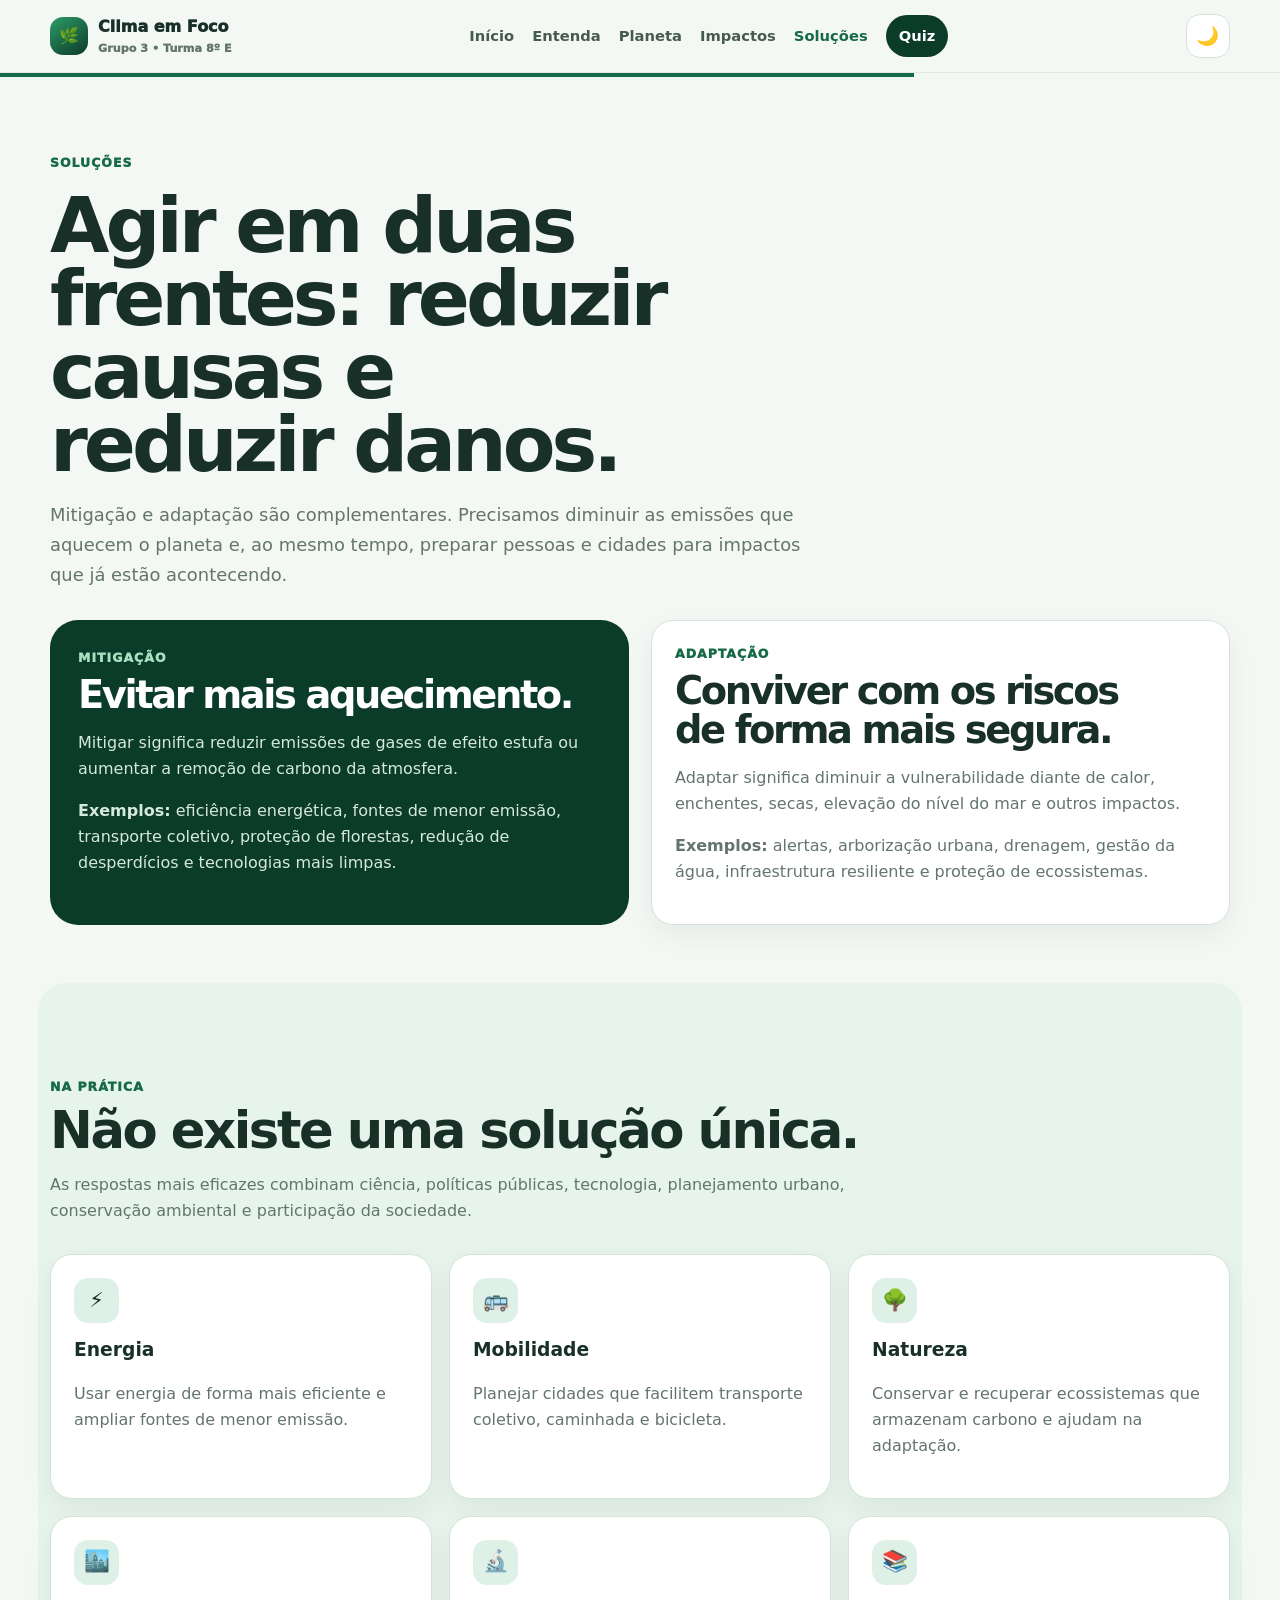
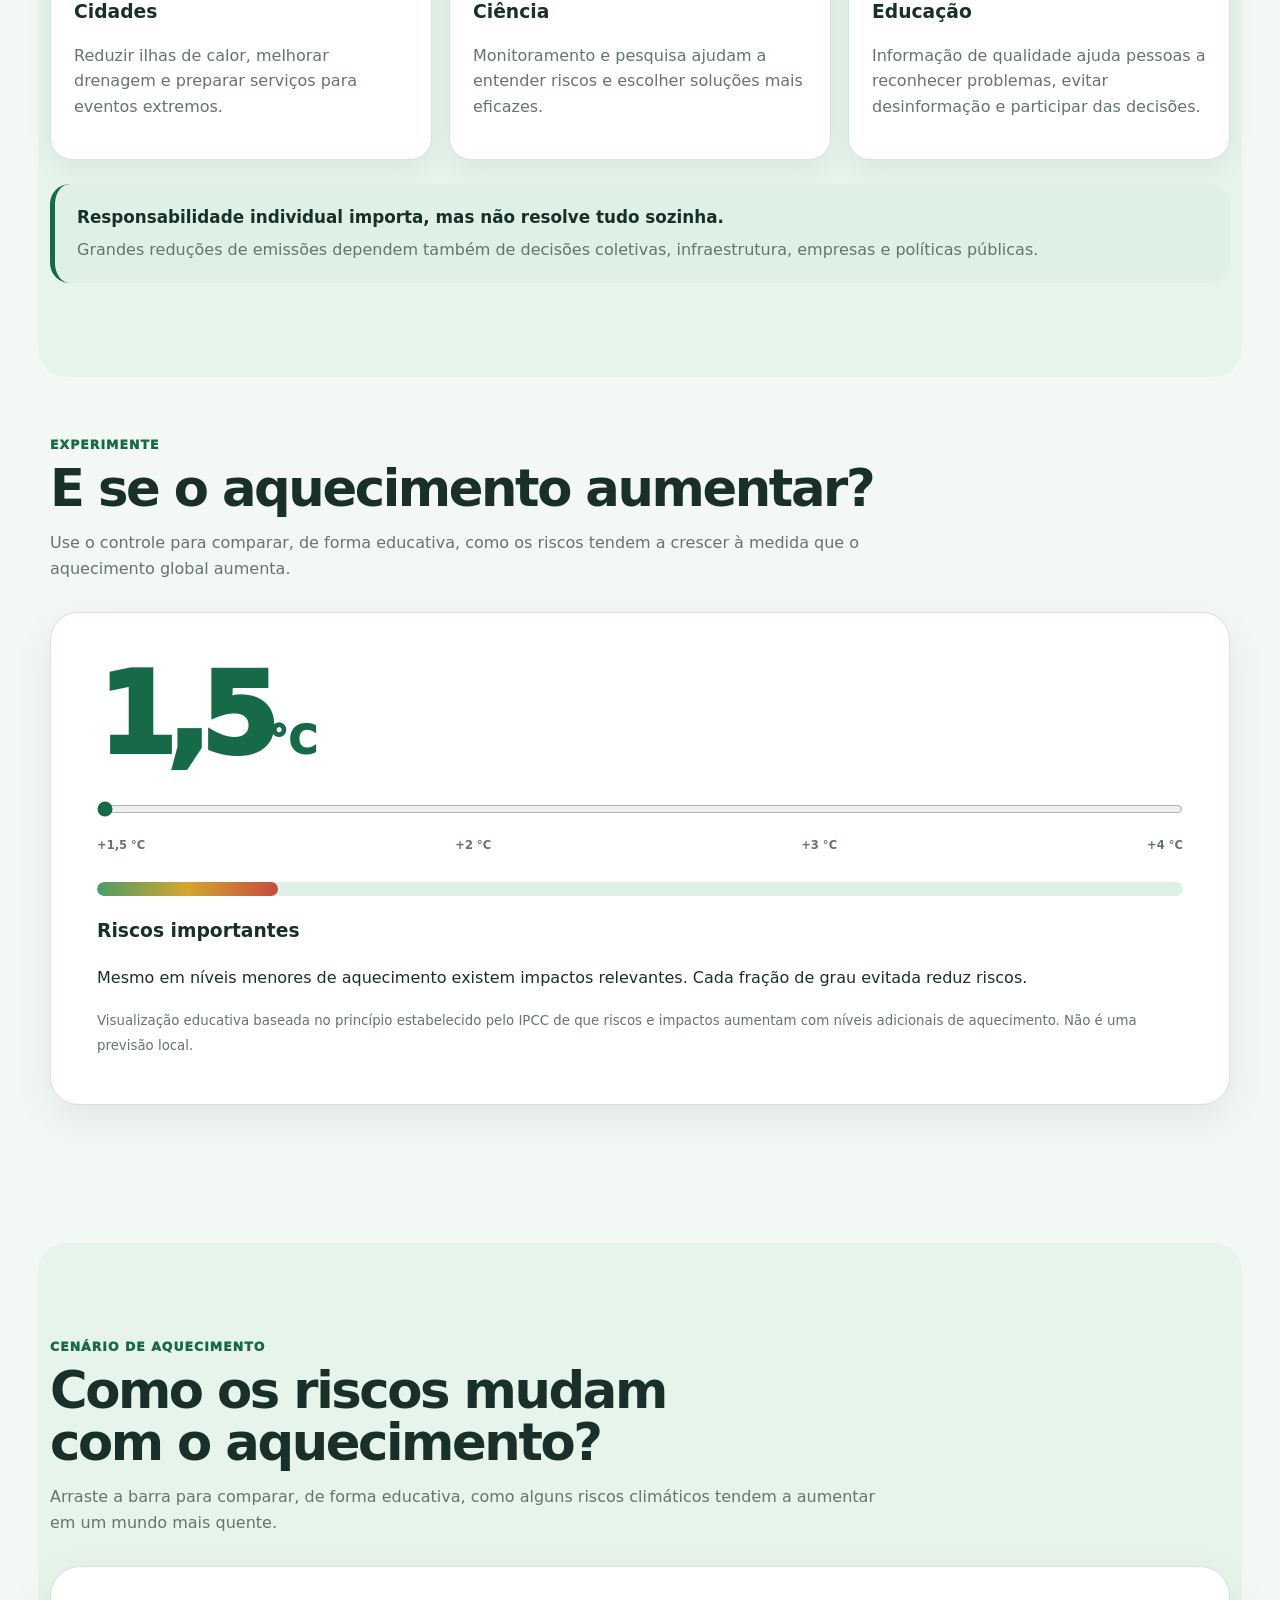
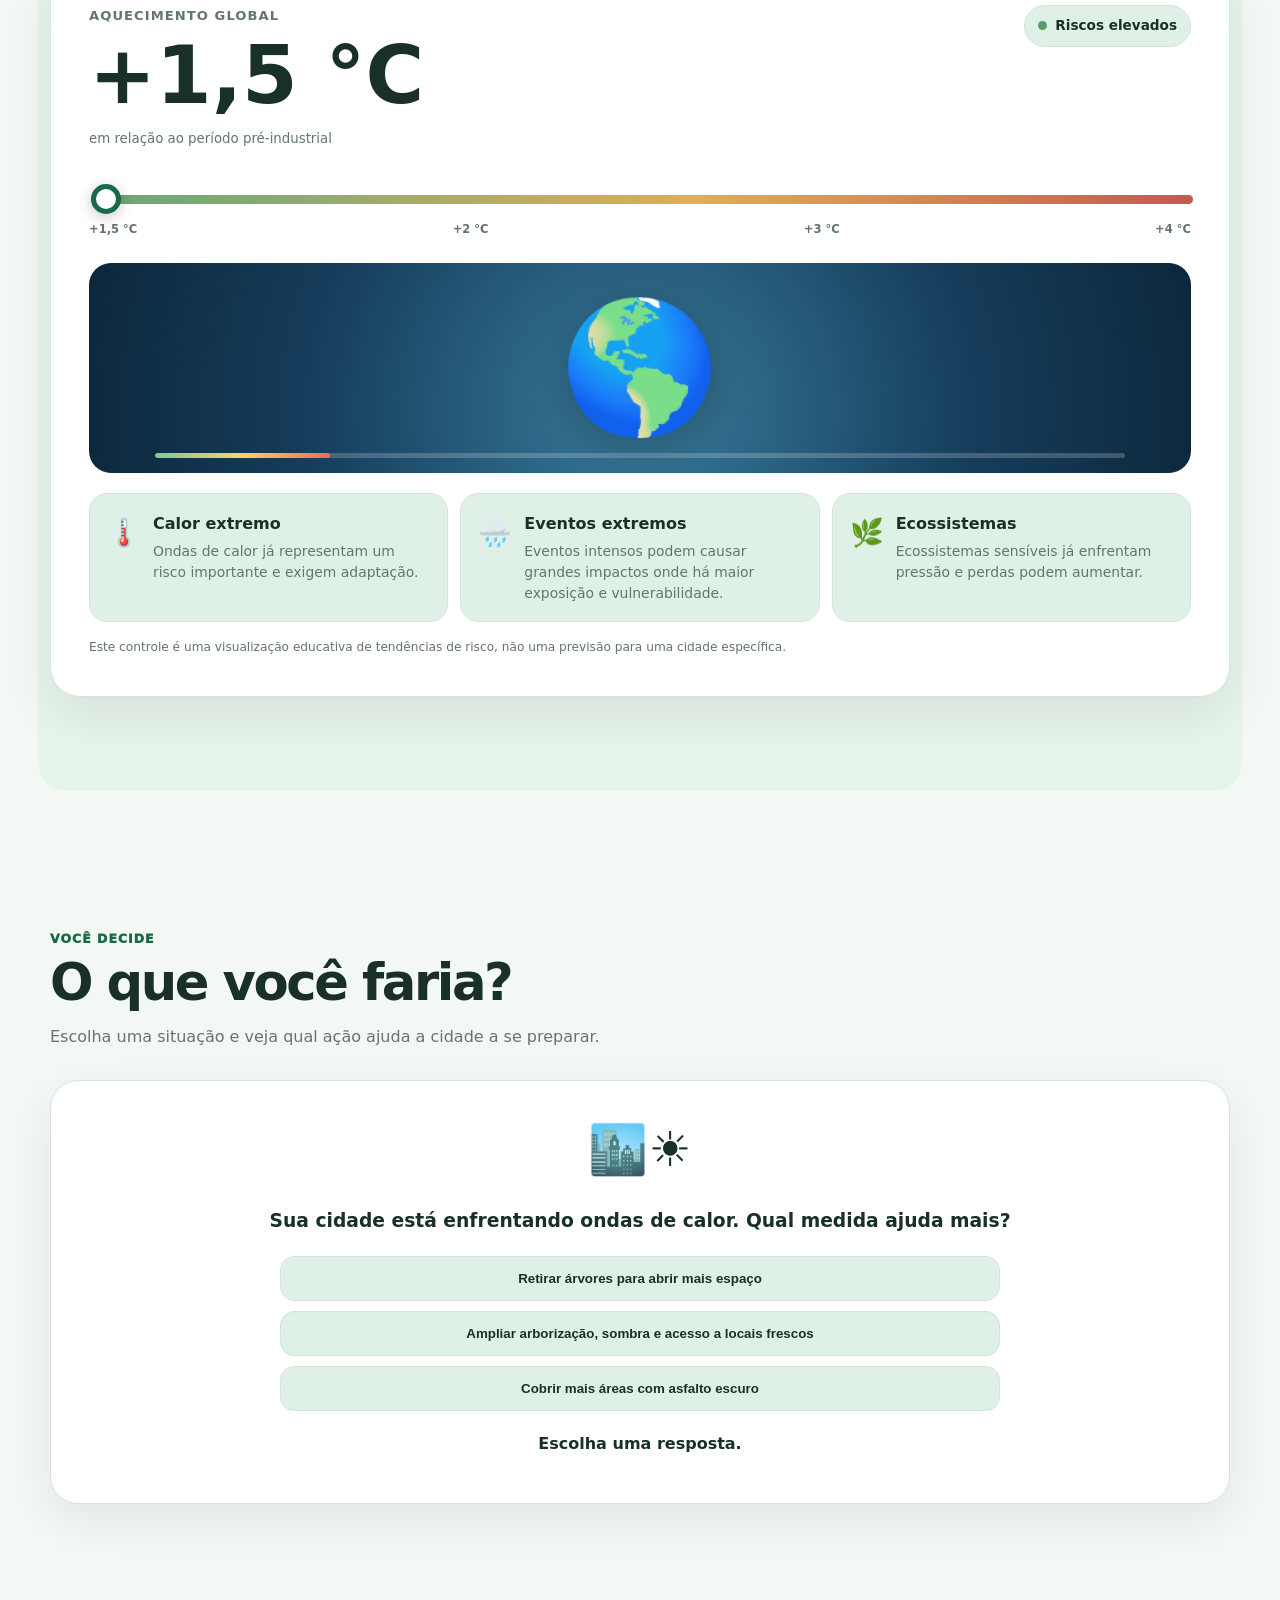
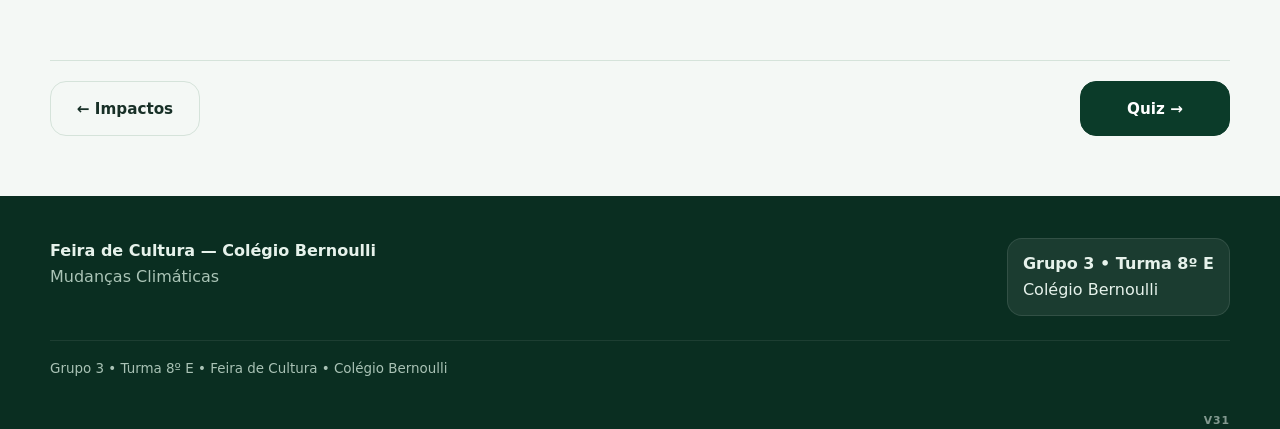
==== solucoes.html @ 2d5a1118 "Add files via upload" ====
<!doctype html>
<html lang="pt-BR">
<head>

<script>
(function () {
  try {
    if ("serviceWorker" in navigator) {
      navigator.serviceWorker.getRegistrations().then(function(regs){
        regs.forEach(function(reg){ reg.unregister(); });
      });
    }
    if ("caches" in window) {
      caches.keys().then(function(keys){
        keys.forEach(function(key){ caches.delete(key); });
      });
    }
  } catch(e) {}
})();
</script>

<meta charset="utf-8">
<meta name="viewport" content="width=device-width,initial-scale=1">
<meta name="theme-color" content="#0b3b29">
<title>Soluções | Clima em Foco</title>
<link rel="stylesheet" href="style.css?v=31">
</head>
<body>
<header>
<div class="nav">
  <a class="brand" href="index.html"><span class="logo">🌿</span><span>Clima em Foco<small>Grupo 3 • Turma 8º E</small></span></a>
  <nav class="links"><a class="" href="index.html">Início</a><a class="" href="entenda.html">Entenda</a><a class="" href="planeta.html">Planeta</a><a class="" href="impactos.html">Impactos</a><a class="active" href="solucoes.html">Soluções</a><a class="cta" href="quiz.html">Quiz</a></nav>
  <button class="theme-toggle" type="button" aria-label="Alternar tema">🌙</button>
</div>
</header><div class="progress-shell" aria-hidden="true"><span style="width:71.4%"></span></div>

<main>
<section class="wrap">
  <div class="head">
    <div class="kicker">Soluções</div>
    <h1 style="font-size:clamp(3rem,6vw,5.2rem)">Agir em duas frentes: reduzir causas e reduzir danos.</h1>
    <p class="lead">Mitigação e adaptação são complementares. Precisamos diminuir as emissões que aquecem o planeta e, ao mesmo tempo, preparar pessoas e cidades para impactos que já estão acontecendo.</p>
  </div>

  <div class="feature">
    <div class="dark reveal">
      <div class="kicker" style="color:#a8e1c1">Mitigação</div>
      <h2 style="font-size:2.4rem">Evitar mais aquecimento.</h2>
      <p>Mitigar significa reduzir emissões de gases de efeito estufa ou aumentar a remoção de carbono da atmosfera.</p>
      <p><b>Exemplos:</b> eficiência energética, fontes de menor emissão, transporte coletivo, proteção de florestas, redução de desperdícios e tecnologias mais limpas.</p>
    </div>
    <div class="card reveal">
      <div class="kicker">Adaptação</div>
      <h2 style="font-size:2.4rem">Conviver com os riscos de forma mais segura.</h2>
      <p>Adaptar significa diminuir a vulnerabilidade diante de calor, enchentes, secas, elevação do nível do mar e outros impactos.</p>
      <p><b>Exemplos:</b> alertas, arborização urbana, drenagem, gestão da água, infraestrutura resiliente e proteção de ecossistemas.</p>
    </div>
  </div>
</section>

<section class="wrap">
  <div class="head"><div class="kicker">Na prática</div><h2>Não existe uma solução única.</h2><p>As respostas mais eficazes combinam ciência, políticas públicas, tecnologia, planejamento urbano, conservação ambiental e participação da sociedade.</p></div>
  <div class="cards">
    <div class="card reveal"><div class="icon">⚡</div><h3>Energia</h3><p>Usar energia de forma mais eficiente e ampliar fontes de menor emissão.</p></div>
    <div class="card reveal"><div class="icon">🚌</div><h3>Mobilidade</h3><p>Planejar cidades que facilitem transporte coletivo, caminhada e bicicleta.</p></div>
    <div class="card reveal"><div class="icon">🌳</div><h3>Natureza</h3><p>Conservar e recuperar ecossistemas que armazenam carbono e ajudam na adaptação.</p></div>
    <div class="card reveal"><div class="icon">🏙️</div><h3>Cidades</h3><p>Reduzir ilhas de calor, melhorar drenagem e preparar serviços para eventos extremos.</p></div>
    <div class="card reveal"><div class="icon">🔬</div><h3>Ciência</h3><p>Monitoramento e pesquisa ajudam a entender riscos e escolher soluções mais eficazes.</p></div>
    <div class="card reveal"><div class="icon">📚</div><h3>Educação</h3><p>Informação de qualidade ajuda pessoas a reconhecer problemas, evitar desinformação e participar das decisões.</p></div>
  </div>

  <div class="key-message reveal">
    <b>Responsabilidade individual importa, mas não resolve tudo sozinha.</b>
    <p>Grandes reduções de emissões dependem também de decisões coletivas, infraestrutura, empresas e políticas públicas.</p>
  </div>
</section>

<section class="wrap">
  <div class="head reveal">
    <div class="kicker">Experimente</div>
    <h2>E se o aquecimento aumentar?</h2>
    <p>Use o controle para comparar, de forma educativa, como os riscos tendem a crescer à medida que o aquecimento global aumenta.</p>
  </div>
  <div class="warming-lab reveal">
    <div class="warming-value"><span id="warmValue">1,5</span><small>°C</small></div>
    <input id="warmRange" type="range" min="15" max="40" value="15" step="5" aria-label="Nível de aquecimento global">
    <div class="warming-scale"><span>+1,5 °C</span><span>+2 °C</span><span>+3 °C</span><span>+4 °C</span></div>
    <div class="risk-meter"><span id="riskBar"></span></div>
    <h3 id="riskTitle">Riscos importantes</h3>
    <p id="riskText">Mesmo em níveis menores de aquecimento existem impactos relevantes. Cada fração de grau evitada reduz riscos.</p>
    <small class="muted">Visualização educativa baseada no princípio estabelecido pelo IPCC de que riscos e impactos aumentam com níveis adicionais de aquecimento. Não é uma previsão local.</small>
  </div>
</section>
<script>
(() => {
 const r=document.getElementById("warmRange"),v=document.getElementById("warmValue"),
       b=document.getElementById("riskBar"),title=document.getElementById("riskTitle"),text=document.getElementById("riskText");
 const levels={
  15:["1,5","Riscos importantes","Mesmo em níveis menores de aquecimento existem impactos relevantes. Cada fração de grau evitada reduz riscos."],
  20:["2,0","Riscos maiores","Ondas de calor e outros extremos tendem a se tornar mais intensos ou frequentes, aumentando a necessidade de mitigação e adaptação."],
  25:["2,5","Riscos elevados","Mais aquecimento amplia a exposição de pessoas e ecossistemas e torna alguns impactos mais difíceis de administrar."],
  30:["3,0","Riscos muito elevados","Os riscos climáticos crescem em várias regiões e sistemas naturais, com maiores desafios de adaptação."],
  35:["3,5","Riscos severos","Aumentam as chances de impactos graves e perdas, especialmente onde há alta vulnerabilidade."],
  40:["4,0","Riscos extremos","Um mundo muito mais quente traz riscos amplos e profundos. Limitar o aquecimento reduz esses perigos."]
 };
 function update(){
   const x=levels[r.value];v.textContent=x[0];title.textContent=x[1];text.textContent=x[2];
   b.style.width=((r.value-10)/30*100)+"%";
 }
 r.oninput=update;update();
})();
</script>



<section class="wrap v31-climate-section">
  <div class="head reveal">
    <div class="kicker">Cenário de aquecimento</div>
    <h2>Como os riscos mudam com o aquecimento?</h2>
    <p>Arraste a barra para comparar, de forma educativa, como alguns riscos climáticos tendem a aumentar em um mundo mais quente.</p>
  </div>

  <div class="warming-explorer reveal">
    <div class="warming-top">
      <div>
        <span class="warming-label">Aquecimento global</span>
        <strong id="warmingValue">+1,5 °C</strong>
        <small>em relação ao período pré-industrial</small>
      </div>
      <div class="warming-risk" id="warmingRisk"><i></i><span>Riscos elevados</span></div>
    </div>

    <div class="warming-slider-wrap">
      <input id="warmingRangeV31" type="range" min="15" max="40" value="15" step="1" aria-label="Nível de aquecimento global">
      <div class="warming-scale"><span>+1,5 °C</span><span>+2 °C</span><span>+3 °C</span><span>+4 °C</span></div>
    </div>

    <div class="warming-visual" id="warmingVisual">
      <div class="warming-glow"></div>
      <div class="warming-icon">🌎</div>
      <div class="warming-meter"><span id="warmingMeter"></span></div>
    </div>

    <div class="warming-cards">
      <article>
        <span>🌡️</span><div><b>Calor extremo</b><p id="warmingHeat">Ondas de calor já representam um risco importante e exigem adaptação.</p></div>
      </article>
      <article>
        <span>🌧️</span><div><b>Eventos extremos</b><p id="warmingRain">Preparação, alertas e infraestrutura ajudam a reduzir impactos.</p></div>
      </article>
      <article>
        <span>🌿</span><div><b>Ecossistemas</b><p id="warmingNature">Muitos ecossistemas ficam mais pressionados conforme o aquecimento aumenta.</p></div>
      </article>
    </div>
    <p class="warming-note">Este controle é uma visualização educativa de tendências de risco, não uma previsão para uma cidade específica.</p>
  </div>
</section>
<script>
(() => {
 const range=document.getElementById("warmingRangeV31");
 if(!range) return;
 const value=document.getElementById("warmingValue");
 const risk=document.getElementById("warmingRisk");
 const meter=document.getElementById("warmingMeter");
 const visual=document.getElementById("warmingVisual");
 const heat=document.getElementById("warmingHeat");
 const rain=document.getElementById("warmingRain");
 const nature=document.getElementById("warmingNature");

 function update(){
   const n=Number(range.value)/10;
   value.textContent="+"+n.toFixed(1).replace(".",",")+" °C";
   const pct=(Number(range.value)-15)/(40-15)*100;
   meter.style.width=(18+pct*.82)+"%";
   visual.style.setProperty("--heat",pct+"%");

   let label,level,h,r,na;
   if(n<2){
     label="Riscos elevados"; level="low";
     h="Ondas de calor já representam um risco importante e exigem adaptação.";
     r="Eventos intensos podem causar grandes impactos onde há maior exposição e vulnerabilidade.";
     na="Ecossistemas sensíveis já enfrentam pressão e perdas podem aumentar.";
   } else if(n<3){
     label="Riscos maiores"; level="medium";
     h="A frequência e a intensidade de extremos de calor tendem a aumentar.";
     r="Os desafios ligados a extremos de chuva, secas e outros eventos aumentam em muitas regiões.";
     na="Crescem os riscos de mudanças e perdas em diferentes ecossistemas.";
   } else {
     label="Riscos muito altos"; level="high";
     h="Calor extremo se torna um desafio ainda mais sério para pessoas e cidades.";
     r="A adaptação a eventos extremos fica mais difícil e os impactos potenciais aumentam.";
     na="Aumentam fortemente as pressões sobre biodiversidade e funcionamento dos ecossistemas.";
   }
   risk.dataset.level=level; risk.querySelector("span").textContent=label;
   heat.textContent=h; rain.textContent=r; nature.textContent=na;
 }
 range.addEventListener("input",update); update();
})();
</script>
<section class="wrap v29-section">
 <div class="head reveal"><div class="kicker">Você decide</div><h2>O que você faria?</h2><p>Escolha uma situação e veja qual ação ajuda a cidade a se preparar.</p></div>
 <div class="decision-game reveal" id="decisionGame">
   <div class="decision-icon">🏙️☀️</div>
   <h3>Sua cidade está enfrentando ondas de calor. Qual medida ajuda mais?</h3>
   <div class="decision-options">
     <button data-good="0">Retirar árvores para abrir mais espaço</button>
     <button data-good="1">Ampliar arborização, sombra e acesso a locais frescos</button>
     <button data-good="0">Cobrir mais áreas com asfalto escuro</button>
   </div>
   <p class="decision-feedback" id="decisionFeedback">Escolha uma resposta.</p>
 </div>
</section>
<script>
(() => {
 const info={
  15:["Ondas de calor já exigem preparação.","Drenagem e alertas ajudam a reduzir riscos.","Arborização, sombra e planejamento urbano são importantes."],
  20:["O risco associado ao calor aumenta.","Chuvas intensas podem ampliar problemas onde há alta vulnerabilidade.","Mais infraestrutura resiliente e áreas verdes ajudam na adaptação."],
  30:["Calor extremo pode trazer desafios muito maiores.","Eventos extremos podem gerar impactos mais graves em áreas vulneráveis.","A adaptação se torna mais difícil e reduzir emissões continua essencial."]
 };
 document.querySelectorAll(".future-temp").forEach(b=>b.onclick=()=>{
   document.querySelectorAll(".future-temp").forEach(x=>x.classList.remove("active")); b.classList.add("active");
   const a=info[b.dataset.temp];
   futureHeat.textContent=a[0]; futureRain.textContent=a[1]; futureAdapt.textContent=a[2];
   futureScene.dataset.temp=b.dataset.temp;
 });
 document.querySelectorAll(".decision-options button").forEach(b=>b.onclick=()=>{
   const ok=b.dataset.good==="1";
   decisionFeedback.textContent=ok?"Boa escolha! Árvores, sombra e planejamento podem reduzir a exposição ao calor.":"Essa opção pode aumentar a exposição ao calor. Tente outra alternativa.";
   decisionFeedback.className="decision-feedback "+(ok?"good":"bad");
 });
})();
</script>

</main>

<nav class="page-switch" aria-label="Navegação entre páginas"><a class="back" href="impactos.html">← Impactos</a><a class="forward" href="quiz.html">Quiz →</a></nav>
<footer>
<div class="wrap footer">
  <div><strong>Feira de Cultura — Colégio Bernoulli</strong><div class="muted">Mudanças Climáticas</div></div>
  <div class="badge"><strong>Grupo 3 • Turma 8º E</strong><br><span>Colégio Bernoulli</span></div>
</div>
<div class="wrap bottom">Grupo 3 • Turma 8º E • Feira de Cultura • Colégio Bernoulli</div>
<div class="site-version">V31</div>
</footer>
<script src="script.js?v=31"></script>
</body>
</html>
---- style.css ----
:root{--bg:#f4f8f5;--surface:#fff;--ink:#183027;--muted:#63756c;--green:#176a47;--deep:#0b3b29;--soft:#dff1e7;--line:#d5e3da;--shadow:0 18px 48px rgba(20,55,38,.10);--max:1180px}
*{box-sizing:border-box}html{scroll-behavior:smooth}body{margin:0;font-family:Inter,system-ui,-apple-system,"Segoe UI",Roboto,Arial,sans-serif;background:var(--bg);color:var(--ink);line-height:1.6}a{color:inherit}
header{position:sticky;top:0;z-index:50;background:rgba(244,248,245,.9);backdrop-filter:blur(18px);border-bottom:1px solid rgba(24,48,39,.08)}
.nav{width:min(var(--max),calc(100% - 32px));margin:auto;display:flex;align-items:center;justify-content:space-between;padding:14px 0;gap:20px}.brand{text-decoration:none;font-weight:950;display:flex;align-items:center;gap:10px}.logo{width:38px;height:38px;border-radius:13px;background:linear-gradient(145deg,#2d9b68,#0b3b29);display:grid;place-items:center;color:#fff}.brand small{display:block;color:var(--muted);font-size:.7rem}.links{display:flex;gap:18px;align-items:center}.links a{text-decoration:none;font-size:.92rem;font-weight:800;color:#465b50}.links a:hover,.links a.active{color:var(--green)}.cta{background:var(--deep);color:white!important;padding:9px 13px;border-radius:999px}
.wrap{width:min(var(--max),calc(100% - 32px));margin:auto}.hero{padding:82px 0 60px;min-height:76vh;display:flex;align-items:center}.hero-grid{display:grid;grid-template-columns:1.05fr .95fr;gap:55px;align-items:center}.eyebrow{display:inline-flex;padding:7px 11px;border-radius:999px;background:#fff;border:1px solid var(--line);font-size:.78rem;font-weight:900;color:var(--green);text-transform:uppercase;letter-spacing:.7px}h1{font-size:clamp(3rem,7vw,6rem);line-height:.95;letter-spacing:-4px;margin:17px 0}.lead{font-size:1.12rem;color:var(--muted);max-width:720px}.buttons{display:flex;gap:11px;flex-wrap:wrap;margin-top:25px}.btn{display:inline-flex;text-decoration:none;border:0;cursor:pointer;padding:12px 17px;border-radius:13px;font-weight:900;background:#fff;border:1px solid var(--line)}.btn.primary{background:var(--deep);color:#fff}.visual{min-height:430px;border-radius:32px;background:linear-gradient(145deg,#125c3e,#082d20);color:#fff;padding:28px;box-shadow:0 28px 65px rgba(8,45,32,.22);position:relative;overflow:hidden}.visual:after{content:"";position:absolute;width:260px;height:260px;border-radius:50%;right:-80px;top:-80px;background:rgba(255,255,255,.07)}
section{padding:76px 0}.head{max-width:760px;margin-bottom:30px}.kicker{font-size:.78rem;text-transform:uppercase;letter-spacing:1px;font-weight:950;color:var(--green)}h2{font-size:clamp(2rem,4vw,3.8rem);line-height:1.02;letter-spacing:-2.4px;margin:7px 0 12px}.head p,.muted{color:var(--muted)}
.cards{display:grid;grid-template-columns:repeat(3,1fr);gap:17px}.card{background:#fff;border:1px solid var(--line);border-radius:22px;padding:23px;box-shadow:var(--shadow)}.card h3{margin:12px 0 7px}.icon{width:45px;height:45px;border-radius:14px;background:var(--soft);display:grid;place-items:center;font-size:1.3rem}
.feature{display:grid;grid-template-columns:1fr 1fr;gap:22px}.dark{background:var(--deep);color:#fff;border-radius:28px;padding:28px}.dark p{color:#d6e9de}.list{display:grid;gap:12px}.row{background:#fff;border:1px solid var(--line);border-radius:18px;padding:18px;display:flex;gap:14px}.row p{margin:2px 0;color:var(--muted)}
/* Globe */
.globe-shell{display:grid;grid-template-columns:.9fr 1.1fr;gap:30px;align-items:center}.globe-wrap{display:grid;place-items:center;min-height:470px;background:radial-gradient(circle at center,#e6f6ed 0,#f7faf8 55%,transparent 70%);border-radius:32px}.globe{width:min(360px,72vw);aspect-ratio:1;border-radius:50%;position:relative;background:radial-gradient(circle at 35% 28%,rgba(255,255,255,.38),transparent 20%),linear-gradient(145deg,#2a9bc1,#126582 70%);box-shadow:inset -35px -28px 60px rgba(0,0,0,.28),0 30px 55px rgba(18,101,130,.2);overflow:hidden;animation:float 5s ease-in-out infinite}.land{position:absolute;background:#5cc27e;border-radius:55% 45% 60% 40%;filter:drop-shadow(0 2px 1px rgba(0,0,0,.08))}.l1{width:105px;height:145px;left:64px;top:70px;transform:rotate(-20deg)}.l2{width:70px;height:110px;left:135px;top:205px;transform:rotate(18deg)}.l3{width:130px;height:92px;right:35px;top:82px;transform:rotate(12deg)}.l4{width:78px;height:95px;right:75px;top:178px;transform:rotate(-15deg)}.globe:after{content:"";position:absolute;inset:0;background:repeating-linear-gradient(90deg,transparent 0 55px,rgba(255,255,255,.08) 56px 57px),repeating-linear-gradient(0deg,transparent 0 55px,rgba(255,255,255,.07) 56px 57px);border-radius:50%}.hotspot{position:absolute;z-index:4;width:17px;height:17px;border-radius:50%;background:#ffd166;border:3px solid #fff;box-shadow:0 0 0 7px rgba(255,209,102,.2);cursor:pointer}.h1{left:105px;top:116px}.h2{right:88px;top:112px}.h3{left:168px;bottom:92px}.globe-info{background:#fff;border:1px solid var(--line);border-radius:26px;padding:27px;box-shadow:var(--shadow)}.globe-info strong{color:var(--green)}@keyframes float{50%{transform:translateY(-8px)}}
.fact-grid{display:grid;grid-template-columns:repeat(2,1fr);gap:15px}.fact{background:#fff;border:1px solid var(--line);border-radius:20px;padding:20px}.fact b{font-size:1.4rem;color:var(--green)}
.quiz{background:#102f24;color:#fff;border-radius:28px;padding:28px}.options{display:grid;gap:9px}.option{border:1px solid rgba(255,255,255,.12);background:rgba(255,255,255,.06);color:#fff;padding:13px;border-radius:13px;text-align:left;font-weight:800;cursor:pointer}.option.ok{background:rgba(70,190,115,.2);border-color:#69d795}.option.no{background:rgba(220,100,90,.18);border-color:#e77d73}
footer{background:#0a2e21;color:#e6f2eb;margin-top:60px}.footer{padding:42px 0 24px;display:grid;grid-template-columns:1fr auto;gap:25px}.footer .muted{color:#aac4b6}.badge{padding:12px 15px;border-radius:15px;background:rgba(255,255,255,.07);border:1px solid rgba(255,255,255,.1)}.bottom{border-top:1px solid rgba(255,255,255,.08);padding:17px 0 23px;color:#a9c2b5;font-size:.84rem}
.reveal{opacity:0;transform:translateY(16px);transition:.55s}.reveal.show{opacity:1;transform:none}
@media(max-width:850px){.hero-grid,.feature,.globe-shell{grid-template-columns:1fr}.cards{grid-template-columns:1fr 1fr}.links a:not(.cta){display:none}.hero{padding-top:50px}.footer{grid-template-columns:1fr}}
@media(max-width:600px){.cards,.fact-grid{grid-template-columns:1fr}h1{letter-spacing:-2.5px}.wrap,.nav{width:min(var(--max),calc(100% - 22px))}.visual{min-height:360px}}


/* ===== Tema claro / escuro ===== */
:root{
  color-scheme: light;
  --header-bg:rgba(244,248,245,.9);
}
html[data-theme="dark"]{
  color-scheme: dark;
  --bg:#0b1712;
  --surface:#12231b;
  --ink:#edf7f1;
  --muted:#abc0b5;
  --green:#74d6a4;
  --deep:#071f16;
  --soft:#173d2d;
  --line:#294438;
  --shadow:0 18px 48px rgba(0,0,0,.24);
  --header-bg:rgba(11,23,18,.9);
}
html[data-theme="dark"] body{background:var(--bg);color:var(--ink)}
html[data-theme="dark"] header{background:var(--header-bg);border-bottom-color:rgba(255,255,255,.08)}
html[data-theme="dark"] .brand small,
html[data-theme="dark"] .links a,
html[data-theme="dark"] .muted,
html[data-theme="dark"] .head p,
html[data-theme="dark"] .row p{color:var(--muted)}
html[data-theme="dark"] .card,
html[data-theme="dark"] .row,
html[data-theme="dark"] .globe-info,
html[data-theme="dark"] .fact,
html[data-theme="dark"] .btn:not(.primary),
html[data-theme="dark"] .eyebrow{
  background:var(--surface);border-color:var(--line);color:var(--ink)
}
html[data-theme="dark"] .globe-wrap{background:radial-gradient(circle at center,#17362a 0,#0b1712 58%,transparent 72%)}
html[data-theme="dark"] .visual{background:linear-gradient(145deg,#154d38,#071d15)}
.theme-toggle{
  appearance:none;border:1px solid var(--line);background:var(--surface);color:var(--ink);
  width:44px;height:44px;border-radius:14px;display:grid;place-items:center;
  font-size:1.15rem;cursor:pointer;flex:0 0 auto;transition:.2s transform,.2s background
}
.theme-toggle:active{transform:scale(.94)}
.nav-actions{display:flex;align-items:center;gap:10px}
@media(max-width:850px){.nav-actions .links{display:flex}.nav-actions .links a:not(.cta){display:none}}



/* ===== V11 — Globo e navegação limpos ===== */

.globe-stage{
  position:relative;
  min-height:520px;
  border-radius:28px;
  overflow:hidden;
  border:1px solid var(--line);
  background:radial-gradient(circle at 50% 44%,#173f51 0,#0a1b24 55%,#03080c 100%);
}
#earthCanvas{
  position:absolute;
  inset:0;
  width:100%;
  height:100%;
  display:block;
  touch-action:none;
  cursor:grab;
}
#earthCanvas:active{cursor:grabbing}
.marker-layer{position:absolute;inset:0;pointer-events:none}
.globe-marker{
  position:absolute;
  transform:translate(-50%,-50%);
  width:20px;height:20px;border-radius:50%;
  border:3px solid #fff;
  box-shadow:0 0 0 5px rgba(255,255,255,.12),0 4px 14px rgba(0,0,0,.35);
  pointer-events:auto;cursor:pointer;
}
.globe-marker[data-kind="hot"]{background:#ef7f64}
.globe-marker[data-kind="ocean"]{background:#55a5cf}
.globe-marker[data-kind="forest"]{background:#61bd7d}
.globe-marker[data-kind="ice"]{background:#dcecf4}

.globe-status{
  position:absolute;left:14px;top:14px;z-index:6;
  padding:7px 10px;border-radius:999px;
  background:rgba(4,16,22,.72);color:#e9fff4;
  border:1px solid rgba(255,255,255,.14);
  font-size:.74rem;font-weight:850;
}
.globe-toolbar{
  position:absolute;right:14px;top:14px;z-index:6;
  display:flex;gap:7px;
}
.globe-toolbar button{
  width:40px;height:40px;border-radius:12px;
  border:1px solid rgba(255,255,255,.16);
  background:rgba(4,16,22,.78);color:#fff;
  font-size:1.1rem;font-weight:900;cursor:pointer;
}
.globe-help{
  position:absolute;left:50%;bottom:14px;transform:translateX(-50%);
  z-index:6;white-space:nowrap;
  padding:8px 11px;border-radius:999px;
  background:rgba(4,16,22,.72);color:#e9fff4;
  border:1px solid rgba(255,255,255,.14);
  font-size:.76rem;font-weight:800;
}

/* Important: old error layer can never cover the globe */
.globe-error,
.globe-error[hidden]{
  display:none !important;
}

/* Very simple bottom navigation */
.page-switch{
  width:min(var(--max),calc(100% - 32px));
  margin:42px auto 20px;
  padding-top:20px;
  border-top:1px solid var(--line);
  display:flex;
  justify-content:space-between;
  align-items:center;
  gap:12px;
}
.page-switch a{
  text-decoration:none;
  display:inline-flex;
  align-items:center;
  justify-content:center;
  min-height:48px;
  padding:0 16px;
  border-radius:12px;
  font-weight:850;
  font-size:.95rem;
}
.page-switch .back{
  color:var(--ink);
  background:transparent;
  border:1px solid var(--line);
}
.page-switch .forward{
  margin-left:auto;
  color:#fff;
  background:var(--deep);
  border:1px solid var(--deep);
}
.page-switch .forward:hover,
.page-switch .back:hover{
  transform:none;
  box-shadow:none;
}
@media(max-width:600px){
  .globe-stage{min-height:460px}
  .globe-help{font-size:.68rem;max-width:82%;white-space:normal;text-align:center}
  .page-switch{
    width:min(var(--max),calc(100% - 22px));
    display:flex;
  }
  .page-switch a{
    flex:1;
    padding:0 10px;
    font-size:.88rem;
  }
}

.site-version{
  width:min(var(--max),calc(100% - 32px));
  margin:10px auto 0;
  text-align:right;
  font-size:.68rem;
  opacity:.35;
  font-weight:800;
  letter-spacing:.08em;
}

/* ===== V15 — Globo esférico + tela cheia ===== */
.globe-stage:fullscreen{
  width:100vw;
  height:100vh;
  min-height:100vh;
  border-radius:0;
  border:0;
  background:radial-gradient(circle at 50% 44%,#102d3b 0,#06151d 54%,#010406 100%);
}
.globe-stage:fullscreen #earthCanvas{
  width:100%!important;
  height:100%!important;
}
.globe-stage:fullscreen .globe-toolbar{
  top:22px;
  right:22px;
}
.globe-stage:fullscreen .globe-status{
  top:22px;
  left:22px;
}
#fullscreenGlobe{
  font-size:1.05rem;
}


/* ===== V17 — refinamentos gerais (globo preservado) ===== */
:root{
  --v17-ease:cubic-bezier(.2,.7,.2,1);
}

/* Animações discretas */
.reveal{
  opacity:0;
  transform:translateY(18px);
  transition:opacity .55s var(--v17-ease), transform .55s var(--v17-ease);
}
.reveal.is-visible{
  opacity:1;
  transform:none;
}
@media (prefers-reduced-motion: reduce){
  .reveal{opacity:1;transform:none;transition:none}
}

/* Hero mais impactante */
.hero-stat{
  display:inline-flex;
  align-items:center;
  gap:.65rem;
  margin-top:1rem;
  padding:.7rem 1rem;
  border-radius:999px;
  background:color-mix(in srgb,var(--card, #fff) 88%, transparent);
  border:1px solid color-mix(in srgb,var(--line, #d8e2dc) 80%, transparent);
  box-shadow:0 8px 28px rgba(0,0,0,.08);
  font-weight:700;
}
.hero-stat strong{
  font-size:1.08em;
}

/* Barra de ações */
.v17-tools{
  position:fixed;
  right:16px;
  bottom:16px;
  z-index:120;
  display:flex;
  gap:8px;
  flex-wrap:wrap;
  justify-content:flex-end;
  max-width:min(92vw,560px);
}
.v17-tools button{
  border:1px solid rgba(255,255,255,.16);
  background:rgba(15,35,28,.90);
  color:#fff;
  backdrop-filter:blur(12px);
  border-radius:999px;
  padding:.7rem .95rem;
  font:inherit;
  font-weight:700;
  cursor:pointer;
  box-shadow:0 8px 28px rgba(0,0,0,.18);
}
.v17-tools button:hover{transform:translateY(-1px)}
.v17-tools button:active{transform:translateY(0)}

/* Modo apresentação */
body.presentation-mode .site-header,
body.presentation-mode .site-footer,
body.presentation-mode .page-switch{
  display:none!important;
}
body.presentation-mode main{
  padding-top:1rem!important;
}
body.presentation-mode .v17-tools{
  bottom:12px;
}
body.presentation-mode .container{
  max-width:1200px;
}

/* Impactos Brasil */
.brazil-grid{
  display:grid;
  grid-template-columns:repeat(2,minmax(0,1fr));
  gap:1rem;
  margin-top:1.25rem;
}
.brazil-card{
  padding:1rem 1.05rem;
  border-radius:18px;
  border:1px solid var(--line,#dbe5df);
  background:var(--card,#fff);
  box-shadow:0 8px 28px rgba(0,0,0,.06);
}
.brazil-card h3{margin:.1rem 0 .45rem}
.brazil-card p{margin:0}

/* Quiz V17 */
.quiz-progress{
  height:10px;
  border-radius:999px;
  background:rgba(120,140,130,.18);
  overflow:hidden;
  margin:.8rem 0 1.15rem;
}
.quiz-progress > span{
  display:block;
  height:100%;
  width:0;
  background:currentColor;
  transition:width .35s ease;
}
.quiz-result-v17{
  margin-top:1.15rem;
  padding:1rem 1.1rem;
  border:1px solid var(--line,#dbe5df);
  border-radius:18px;
  background:var(--card,#fff);
  display:none;
}
.quiz-result-v17.show{display:block}

/* QR Code final */
.qr-panel{
  display:grid;
  grid-template-columns:auto 1fr;
  align-items:center;
  gap:1rem;
  margin-top:1.25rem;
  padding:1rem;
  border-radius:18px;
  background:var(--card,#fff);
  border:1px solid var(--line,#dbe5df);
}
.qr-panel img{
  width:132px;
  height:132px;
  border-radius:12px;
  background:#fff;
  padding:6px;
}
.qr-url{
  word-break:break-all;
  font-size:.9rem;
  opacity:.8;
}

/* Fonte e espaçamento */
.section h2{letter-spacing:-.02em}
.site-version{opacity:.55}

@media (max-width:760px){
  .brazil-grid{grid-template-columns:1fr}
  .qr-panel{grid-template-columns:1fr;text-align:center}
  .qr-panel img{margin:auto}
  .v17-tools{left:12px;right:12px}
  .v17-tools button{flex:1 1 auto}
}


/* ===== V18 — correção de legibilidade em Impactos ===== */
.brazil-card,
.brazil-card h3,
.brazil-card p{
  position:relative;
  z-index:1;
}

.brazil-card{
  background:var(--card,#ffffff) !important;
  color:var(--text,#17231d) !important;
}

.brazil-card h3{
  color:var(--text,#17231d) !important;
  opacity:1 !important;
}

.brazil-card p{
  color:var(--muted,#4f6258) !important;
  opacity:1 !important;
  line-height:1.6;
}

body[data-theme="dark"] .brazil-card,
html[data-theme="dark"] .brazil-card,
.dark .brazil-card{
  background:#14241d !important;
  color:#f3f8f5 !important;
  border-color:#2e473a !important;
}

body[data-theme="dark"] .brazil-card h3,
html[data-theme="dark"] .brazil-card h3,
.dark .brazil-card h3{
  color:#f7fbf8 !important;
}

body[data-theme="dark"] .brazil-card p,
html[data-theme="dark"] .brazil-card p,
.dark .brazil-card p{
  color:#cddbd3 !important;
}

body[data-theme="dark"] .section .lead,
html[data-theme="dark"] .section .lead,
.dark .section .lead{
  color:#d6e2dc !important;
}

.impactos-page .card,
.impactos-page .card h2,
.impactos-page .card h3,
.impactos-page .card p{
  opacity:1 !important;
}


/* ===== V19 — revisão geral e consolidação ===== */
main{display:block}
.head{max-width:850px}
.head .lead{max-width:760px}

.climate-flow{
  display:grid;
  grid-template-columns:1fr auto 1fr auto 1fr;
  gap:12px;
  align-items:stretch;
  margin:10px 0 28px;
}
.flow-step{
  display:flex;
  gap:12px;
  padding:18px;
  border:1px solid var(--line);
  border-radius:20px;
  background:var(--surface);
  box-shadow:0 8px 28px rgba(0,0,0,.05);
}
.flow-step > span{
  flex:0 0 34px;
  width:34px;height:34px;
  display:grid;place-items:center;
  border-radius:50%;
  background:var(--deep);
  color:#fff;
  font-weight:900;
}
.flow-step b{display:block;margin-bottom:5px}
.flow-step p{margin:0;color:var(--muted);line-height:1.5}
.flow-arrow{display:grid;place-items:center;font-size:1.55rem;color:var(--green);font-weight:900}

.key-message{
  margin-top:24px;
  padding:20px 22px;
  border-radius:20px;
  border-left:5px solid var(--green);
  background:var(--soft);
}
.key-message b{display:block;font-size:1.05rem;margin-bottom:6px}
.key-message p{margin:0;color:var(--muted);line-height:1.6}

.quiz-topline{
  display:flex;
  align-items:center;
  justify-content:space-between;
  gap:20px;
  color:#d9ebe2;
  margin-bottom:8px;
}
.quiz .quiz-progress{
  background:rgba(255,255,255,.13);
  color:#79d7a4;
}
.quiz-feedback{
  min-height:3.2em;
  line-height:1.55;
  color:#dcebe4;
}
.quiz-feedback.correct{color:#dff8e9}
.quiz-feedback.wrong{color:#ffe0db}

body.presentation-mode header,
body.presentation-mode footer,
body.presentation-mode .page-switch{
  display:none!important;
}
body.presentation-mode main{
  padding-top:1rem!important;
}
body.presentation-mode .wrap{
  width:min(1200px,calc(100% - 32px));
}

/* fixes de contraste e consistência */
.brazil-card,
.qr-panel{
  background:var(--surface)!important;
  color:var(--ink)!important;
}
.brazil-card p,
.qr-panel p,
.qr-url{
  color:var(--muted)!important;
}
html[data-theme="dark"] .key-message{
  background:#153428;
  border-left-color:#74d6a4;
}
html[data-theme="dark"] .flow-step{
  background:var(--surface);
}

@media(max-width:900px){
  .climate-flow{grid-template-columns:1fr}
  .flow-arrow{transform:rotate(90deg);min-height:22px}
}
@media(max-width:600px){
  .quiz-topline{align-items:flex-start;flex-direction:column;gap:4px}
}


/* ===== V20 — segunda revisão geral de acabamento ===== */

/* Home: corrige contraste do bloco visual */
.hero .visual{
  background:
    radial-gradient(circle at 72% 18%, rgba(119,219,169,.20), transparent 32%),
    linear-gradient(145deg,#0c2a20 0%,#123c2d 55%,#0b241b 100%) !important;
  color:#f5fbf7 !important;
  border:1px solid rgba(255,255,255,.10);
  box-shadow:0 24px 70px rgba(0,0,0,.18);
}
.hero .visual h2,
.hero .visual p,
.hero .visual .kicker{
  color:#f5fbf7 !important;
  opacity:1 !important;
}
.hero .visual p{
  color:#d7eadf !important;
}
.hero .visual .kicker{
  color:#9ee0bc !important;
}

/* Hero principal: legibilidade */
.hero h1{
  max-width:900px;
  line-height:.97;
}
.hero .lead{
  max-width:780px;
  color:var(--muted) !important;
  opacity:1 !important;
}
.hero-stat{
  color:var(--ink) !important;
  background:var(--surface) !important;
  border-color:var(--line) !important;
}
.hero-stat strong{
  color:var(--green) !important;
}

/* Cards mais consistentes */
.card,
.row,
.brazil-card,
.qr-panel,
.flow-step{
  border-color:var(--line) !important;
  box-shadow:0 10px 28px rgba(0,0,0,.055);
}
.card{
  transition:transform .22s ease, box-shadow .22s ease, border-color .22s ease;
}
a.card:hover{
  transform:translateY(-4px);
  box-shadow:0 16px 38px rgba(0,0,0,.10);
}
.card h3,
.card h2{
  color:var(--ink) !important;
}
.card p,
.row p{
  color:var(--muted) !important;
  opacity:1 !important;
}

/* Títulos e textos */
.head h1,
.head h2,
section h2,
section h3{
  text-wrap:balance;
}
.lead{
  line-height:1.68;
}
p{
  line-height:1.62;
}

/* Navegação de páginas mais elegante */
.page-switch{
  width:min(1180px,calc(100% - 32px));
  margin:26px auto 48px;
  display:flex;
  justify-content:space-between;
  gap:14px;
}
.page-switch a{
  min-width:150px;
  text-align:center;
  border-radius:16px !important;
  padding:.9rem 1.15rem !important;
  text-decoration:none;
  transition:transform .2s ease, box-shadow .2s ease;
}
.page-switch a:hover{
  transform:translateY(-2px);
  box-shadow:0 10px 24px rgba(0,0,0,.08);
}
.page-switch .forward{
  margin-left:auto;
}

/* Botões */
.btn{
  border-radius:14px !important;
  font-weight:800;
  letter-spacing:-.01em;
}
.buttons{
  flex-wrap:wrap;
}

/* Melhor distinção visual das seções */
main > section:nth-of-type(even){
  position:relative;
}
main > section:nth-of-type(even)::before{
  content:"";
  position:absolute;
  inset:-18px -12px;
  background:color-mix(in srgb,var(--soft) 58%,transparent);
  border-radius:28px;
  z-index:-1;
}

/* Quiz mais limpo */
.quiz{
  box-shadow:0 18px 50px rgba(0,0,0,.14);
}
.option{
  transition:transform .18s ease, border-color .18s ease, background .18s ease;
}
.option:hover:not(:disabled){
  transform:translateY(-2px);
}

/* Fontes */
.list .row{
  transition:transform .2s ease, box-shadow .2s ease;
}
a.row:hover{
  transform:translateY(-2px);
  box-shadow:0 12px 30px rgba(0,0,0,.075);
}

/* Ferramentas flutuantes menos intrusivas */
.v17-tools{
  opacity:.88;
}
.v17-tools:hover{
  opacity:1;
}
.v17-tools button{
  padding:.62rem .82rem;
  font-size:.9rem;
}

/* Tema escuro */
html[data-theme="dark"] .hero-stat{
  background:#14261e !important;
  color:#f4faf6 !important;
  border-color:#2b4638 !important;
}
html[data-theme="dark"] .hero-stat strong{
  color:#8ce2b1 !important;
}
html[data-theme="dark"] .card,
html[data-theme="dark"] .row,
html[data-theme="dark"] .brazil-card,
html[data-theme="dark"] .qr-panel,
html[data-theme="dark"] .flow-step{
  box-shadow:0 12px 32px rgba(0,0,0,.24);
}
html[data-theme="dark"] main > section:nth-of-type(even)::before{
  background:rgba(28,65,49,.22);
}

/* Responsividade */
@media(max-width:780px){
  .hero h1{line-height:1.02}
  .hero .visual{padding:24px !important}
  .hero .visual h2{font-size:2rem !important;letter-spacing:-1px !important}
  .page-switch{margin-bottom:90px}
}
@media(max-width:520px){
  .page-switch{
    flex-direction:column;
  }
  .page-switch a{
    width:100%;
  }
  .page-switch .forward{margin-left:0}
}

/* ===== V21 — controles Som/Apresentação removidos ===== */
.v17-tools{display:none!important}


/* ===== V22 — experiência de exposição ===== */
.progress-shell{
  position:sticky;top:72px;z-index:40;
  width:100%;height:4px;background:transparent;
}
.progress-shell span{display:block;height:100%;background:var(--green);transition:width .25s ease}

.exhibit-grid{display:grid;grid-template-columns:repeat(3,1fr);gap:16px}
.stat-card{
  padding:24px;border:1px solid var(--line);border-radius:22px;background:var(--surface);
  box-shadow:0 12px 32px rgba(0,0,0,.06)
}
.stat-card .number{font-size:clamp(2.4rem,5vw,4.2rem);font-weight:950;letter-spacing:-.06em;color:var(--green)}
.stat-card small{display:block;margin-top:12px;color:var(--muted);line-height:1.45}

.myth-game{
  padding:28px;border-radius:26px;background:var(--deep);color:#fff;
  box-shadow:0 18px 50px rgba(0,0,0,.15)
}
.myth-game h2,.myth-game p{color:#fff}
.myth-statement{font-size:clamp(1.45rem,3vw,2.2rem);font-weight:850;line-height:1.15;margin:22px 0}
.myth-actions{display:flex;gap:12px;flex-wrap:wrap}
.myth-actions button{
  border:1px solid rgba(255,255,255,.24);background:rgba(255,255,255,.08);color:#fff;
  border-radius:14px;padding:13px 18px;font:inherit;font-weight:850;cursor:pointer
}
.myth-actions button:hover{background:rgba(255,255,255,.15)}
.myth-answer{min-height:54px;margin-top:18px;color:#dcece4!important;line-height:1.55}

.brazil-explorer{
  display:grid;grid-template-columns:minmax(280px,.85fr) 1.15fr;gap:22px;align-items:stretch
}
.brazil-map{
  position:relative;min-height:460px;border-radius:28px;overflow:hidden;
  background:linear-gradient(160deg,#dff3e6,#b9dec8);
  border:1px solid var(--line)
}
.brazil-shape{
  position:absolute;inset:8% 13% 8% 13%;
  background:linear-gradient(145deg,#3e8f60,#286b47);
  clip-path:polygon(31% 1%,57% 8%,73% 19%,95% 31%,85% 49%,72% 59%,65% 78%,52% 99%,39% 88%,31% 68%,12% 55%,3% 34%,17% 20%);
  filter:drop-shadow(0 15px 20px rgba(0,0,0,.15))
}
.map-point{
  position:absolute;z-index:3;width:20px;height:20px;border-radius:50%;border:4px solid #fff;
  background:#0b3b29;box-shadow:0 5px 15px rgba(0,0,0,.25);cursor:pointer
}
.map-point::after{
  content:attr(data-label);position:absolute;left:17px;top:-8px;white-space:nowrap;
  background:#fff;color:#173326;border-radius:9px;padding:5px 8px;font-size:.75rem;font-weight:800;
  box-shadow:0 5px 14px rgba(0,0,0,.12)
}
.region-panel{
  padding:28px;border-radius:28px;background:var(--surface);border:1px solid var(--line)
}
.region-panel .region-icon{font-size:3rem}
.region-panel h3{font-size:2rem;margin:.4rem 0}
.region-panel p{color:var(--muted);line-height:1.65}

.final-cta{
  padding:clamp(28px,5vw,54px);border-radius:30px;
  background:linear-gradient(145deg,#0b3425,#14553a);color:#fff;text-align:center
}
.final-cta h2{color:#fff;font-size:clamp(2rem,4vw,3.4rem);margin:.3em auto;max-width:800px}
.final-cta p{color:#d5e9df;max-width:720px;margin:0 auto 22px}
.final-cta .btn{background:#fff;color:#153629;border-color:#fff}

@media(max-width:850px){
  .exhibit-grid{grid-template-columns:1fr}
  .brazil-explorer{grid-template-columns:1fr}
  .brazil-map{min-height:390px}
}
@media(max-width:600px){
  .progress-shell{top:64px}
  .map-point::after{font-size:.65rem}
}

/* ===== V23 — mapa do Brasil mais geográfico ===== */
.realistic-brazil{
  min-height:500px;
  display:grid;
  place-items:center;
  padding:18px;
  background:
    radial-gradient(circle at 25% 20%,rgba(255,255,255,.72),transparent 35%),
    linear-gradient(160deg,#dff3e6,#b9dec8);
}
.realistic-brazil svg{width:100%;height:100%;max-height:510px;overflow:visible}
.svg-map-point{cursor:pointer;outline:none}
.svg-map-point circle:first-child{
  fill:#0b3b29;stroke:#fff;stroke-width:4;
  filter:drop-shadow(0 4px 5px rgba(0,0,0,.22));
  transition:r .18s ease,fill .18s ease;
}
.svg-map-point .dot{fill:#b8f0cf;pointer-events:none}
.svg-map-point text{
  fill:#153629;font-size:15px;font-weight:900;
  paint-order:stroke;stroke:#fff;stroke-width:5px;stroke-linejoin:round;
  pointer-events:none
}
.svg-map-point:hover circle:first-child,
.svg-map-point:focus circle:first-child,
.svg-map-point.active circle:first-child{r:14;fill:#16784d}
html[data-theme="dark"] .realistic-brazil{
  background:linear-gradient(160deg,#173b2c,#102a20);
}
html[data-theme="dark"] .svg-map-point text{fill:#f5fff8;stroke:#173326}
@media(max-width:600px){
  .realistic-brazil{min-height:410px;padding:8px}
  .svg-map-point text{font-size:13px}
}

/* ===== V24 ===== */
.brazil-satellite{position:relative;min-height:520px;aspect-ratio:1/1;overflow:hidden;padding:0;background:#0d2b38;border:1px solid var(--line);border-radius:28px;box-shadow:0 18px 45px rgba(0,0,0,.12)}#brazilSatellite{position:absolute;inset:0;width:100%;height:100%}.satellite-markers{position:absolute;inset:0}.sat-map-point{position:absolute;transform:translate(-50%,-50%);border:0;background:transparent;cursor:pointer;z-index:4}.sat-map-point span{display:block;width:22px;height:22px;border-radius:50%;background:#0c5134;border:4px solid #fff;box-shadow:0 4px 14px rgba(0,0,0,.55);transition:.18s}.sat-map-point em{position:absolute;left:17px;top:-7px;white-space:nowrap;font-style:normal;font-size:.72rem;font-weight:900;background:rgba(255,255,255,.94);color:#153629;padding:5px 8px;border-radius:8px;box-shadow:0 4px 12px rgba(0,0,0,.2)}.sat-map-point:hover span,.sat-map-point.active span{transform:scale(1.28);background:#28a568}.satellite-status{position:absolute;left:14px;bottom:14px;background:rgba(5,27,22,.78);color:#eafff1;padding:8px 11px;border-radius:999px;font-size:.72rem;font-weight:800}.warming-lab{padding:clamp(24px,5vw,46px);border-radius:28px;background:var(--surface);border:1px solid var(--line);box-shadow:0 15px 40px rgba(0,0,0,.07)}.warming-value{font-size:clamp(4rem,9vw,7rem);font-weight:950;letter-spacing:-.08em;color:var(--green);line-height:1}.warming-value small{font-size:.35em;letter-spacing:0}#warmRange{width:100%;margin:30px 0 10px;accent-color:var(--green)}.warming-scale{display:flex;justify-content:space-between;color:var(--muted);font-size:.8rem;font-weight:800}.risk-meter{height:14px;border-radius:999px;background:var(--soft);overflow:hidden;margin:28px 0 20px}.risk-meter span{display:block;height:100%;border-radius:inherit;background:linear-gradient(90deg,#4b9d68,#d5a52f,#c34d3f);transition:width .25s}.fact-strip{display:flex;align-items:center;justify-content:space-between;gap:24px;padding:28px;border-radius:24px;background:linear-gradient(135deg,var(--surface),var(--soft));border:1px solid var(--line)}.fact-strip h3{font-size:1.55rem;margin:.35rem 0}.fact-strip p{margin:0;color:var(--muted)}@media(max-width:700px){.brazil-satellite{min-height:390px}.sat-map-point em{font-size:.62rem}.fact-strip{align-items:flex-start;flex-direction:column}}


/* ===== V26 — enquadramento normal do mapa ===== */
.brazil-satellite{
  min-height:500px;
  aspect-ratio:1.08/1;
}
.brazil-satellite .brazil-overlay{display:none}
.sat-map-point em{
  font-size:.72rem;
}
@media(max-width:700px){
  .brazil-satellite{min-height:390px;aspect-ratio:1/1}
}

/* ===== V27 — marcadores georreferenciados ===== */
.sat-map-point em{pointer-events:none}
.sat-map-point[aria-label="Nordeste"] em{
  left:auto;right:17px;
}

/* ===== V28 — alinhamento real dos pontos com o satélite ===== */
.brazil-satellite{
  position:relative;
  min-height:0;
  aspect-ratio:auto;
  padding:20px;
  display:grid;
  place-items:center;
  background:#0d2b38;
}
.satellite-frame{
  position:relative;
  width:min(100%,720px);
  aspect-ratio:1/1;
  overflow:hidden;
  border-radius:20px;
  background:#0d2b38;
}
#brazilSatellite,
.satellite-frame .satellite-markers{
  position:absolute;
  inset:0;
  width:100%;
  height:100%;
}
#brazilSatellite{display:block}
.satellite-frame .sat-map-point{position:absolute}
.satellite-status{left:34px;bottom:34px}
@media(max-width:700px){
 .brazil-satellite{padding:10px}
 .satellite-status{left:22px;bottom:22px}
}

/* ===== V29 — experiência completa ===== */
.v29-section{margin-top:clamp(42px,7vw,80px);margin-bottom:clamp(42px,7vw,80px)}
.future-city,.decision-game,.co2-demo,.planet-challenge,.final-experience{
 background:var(--surface);border:1px solid var(--line);border-radius:28px;box-shadow:0 16px 44px rgba(0,0,0,.07)
}
.future-city{padding:28px}.future-controls{display:flex;gap:10px;flex-wrap:wrap;margin-bottom:20px}
.future-temp{border:1px solid var(--line);background:var(--soft);color:var(--ink);padding:10px 15px;border-radius:999px;font-weight:900;cursor:pointer}
.future-temp.active{background:var(--green);color:#fff}
.future-scene{height:230px;border-radius:22px;overflow:hidden;position:relative;background:linear-gradient(#87c8e8 0 60%,#7eaa65 60%);transition:.3s}
.future-scene[data-temp="20"]{filter:saturate(.92) sepia(.08)}
.future-scene[data-temp="30"]{filter:saturate(.82) sepia(.25)}
.future-sun{position:absolute;right:10%;top:10%;font-size:3.4rem}.future-buildings{position:absolute;bottom:20%;left:5%;right:5%;font-size:3rem;letter-spacing:.15em;text-align:center;color:#53656d}
.future-trees{position:absolute;bottom:4%;left:8%;font-size:2.5rem}.future-grid{display:grid;grid-template-columns:repeat(3,1fr);gap:12px;margin-top:16px}
.future-grid article{padding:16px;border-radius:16px;background:var(--soft);display:grid;gap:6px}.future-grid span{color:var(--muted);font-size:.9rem}
.decision-game{padding:30px;text-align:center}.decision-icon{font-size:3rem}.decision-options{display:grid;gap:10px;max-width:720px;margin:20px auto}
.decision-options button{padding:14px;border:1px solid var(--line);border-radius:14px;background:var(--soft);color:var(--ink);font-weight:800;cursor:pointer}
.decision-feedback{font-weight:800}.decision-feedback.good{color:#238353}.decision-feedback.bad{color:#b64d42}

.compare{height:360px;position:relative;overflow:hidden;border-radius:28px;border:1px solid var(--line);user-select:none}
.compare-side{position:absolute;inset:0;display:grid;place-items:center;align-content:center;text-align:center;font-size:3rem;gap:25px}
.compare-side b{font-size:1rem;background:rgba(255,255,255,.9);color:#173629;padding:8px 12px;border-radius:999px}
.compare-bad{background:linear-gradient(#d8d0c7,#88857f)}.compare-good{background:linear-gradient(#a9d9ec,#80bd76)}
#compareRange{position:absolute;inset:0;width:100%;height:100%;opacity:0;cursor:ew-resize;z-index:4}
.compare-handle{position:absolute;top:0;bottom:0;width:4px;background:#fff;z-index:3;transform:translateX(-50%);box-shadow:0 0 12px rgba(0,0,0,.4)}
.compare-handle::after{content:"↔";position:absolute;top:50%;left:50%;transform:translate(-50%,-50%);width:46px;height:46px;display:grid;place-items:center;border-radius:50%;background:#fff;color:#173629;font-weight:950}
.mini-note{font-size:.82rem;color:var(--muted);margin-top:10px}
.co2-demo{padding:25px;display:grid;grid-template-columns:1.2fr .8fr;gap:25px;align-items:center}
.co2-atmosphere{height:350px;position:relative;overflow:hidden;border-radius:50%;background:radial-gradient(circle at 40% 35%,#85c9ec,#1d5f91 55%,#082c4b 70%);border:8px solid rgba(135,214,255,.25)}
.mini-earth{position:absolute;inset:0;display:grid;place-items:center;font-size:9rem}.co2-dot{position:absolute;z-index:2;font-style:normal;font-size:.62rem;font-weight:950;color:#fff;background:rgba(30,45,50,.7);padding:4px 6px;border-radius:999px;animation:co2float 3s ease-in-out infinite alternate}
@keyframes co2float{to{transform:translateY(-10px)}}
.co2-copy{display:grid;gap:10px}.co2-copy strong{font-size:4rem;color:var(--green);line-height:1}.co2-copy span{color:var(--muted);margin-bottom:10px}

.planet-challenge{padding:28px;display:flex;align-items:center;justify-content:space-between;gap:20px}.challenge-actions{display:grid;gap:8px;text-align:center}.challenge-actions span{font-size:.8rem;color:var(--muted)}


.final-experience{text-align:center;padding:clamp(35px,7vw,70px);background:linear-gradient(145deg,var(--surface),var(--soft))}
.final-earth{font-size:5rem;display:block;margin-bottom:15px}.final-experience h2{max-width:760px;margin:8px auto 14px;font-size:clamp(2rem,5vw,3.6rem)}
.final-actions{display:grid;grid-template-columns:repeat(3,1fr);gap:14px;margin:30px 0}.final-actions article{padding:22px;border-radius:18px;background:var(--surface);border:1px solid var(--line);display:grid;gap:8px}.final-actions span{color:var(--muted)}

@media(max-width:760px){
 .future-grid,.final-actions{grid-template-columns:1fr}
 .co2-demo{grid-template-columns:1fr}.co2-atmosphere{height:300px;max-width:300px;width:100%;margin:auto}
 .planet-challenge{align-items:flex-start;flex-direction:column}
 .compare{height:300px}.future-buildings{font-size:2rem}
}

/* ===== V31 — novo explorador de aquecimento ===== */
.v31-climate-section{margin-top:clamp(42px,7vw,80px);margin-bottom:clamp(42px,7vw,80px)}
.warming-explorer{
 --heat:0%;
 position:relative;overflow:hidden;padding:clamp(22px,4vw,38px);
 border:1px solid var(--line);border-radius:30px;background:var(--surface);
 box-shadow:0 18px 50px rgba(0,0,0,.08)
}
.warming-top{display:flex;justify-content:space-between;align-items:flex-start;gap:20px}
.warming-label{display:block;color:var(--muted);font-size:.82rem;font-weight:900;text-transform:uppercase;letter-spacing:.08em}
.warming-top strong{display:block;font-size:clamp(2.7rem,7vw,5rem);line-height:1;color:var(--ink);margin:.12em 0}
.warming-top small{color:var(--muted)}
.warming-risk{display:flex;align-items:center;gap:8px;background:var(--soft);border:1px solid var(--line);border-radius:999px;padding:9px 13px;font-weight:850;font-size:.85rem}
.warming-risk i{width:9px;height:9px;border-radius:50%;background:#5b9b68}
.warming-risk[data-level="medium"] i{background:#c69b45}.warming-risk[data-level="high"] i{background:#bd5a4e}
.warming-slider-wrap{margin:35px 0 24px}
#warmingRangeV31{width:100%;height:9px;appearance:none;-webkit-appearance:none;border-radius:999px;outline:none;cursor:pointer;background:linear-gradient(90deg,#63a97a,#e1ad55 55%,#c45a4d)}
#warmingRangeV31::-webkit-slider-thumb{-webkit-appearance:none;width:30px;height:30px;border-radius:50%;background:#fff;border:5px solid var(--green);box-shadow:0 3px 14px rgba(0,0,0,.22)}
#warmingRangeV31::-moz-range-thumb{width:22px;height:22px;border-radius:50%;background:#fff;border:5px solid var(--green);box-shadow:0 3px 14px rgba(0,0,0,.22)}
.warming-scale{display:flex;justify-content:space-between;color:var(--muted);font-size:.72rem;font-weight:800;margin-top:9px}
.warming-visual{height:210px;border-radius:22px;position:relative;overflow:hidden;display:grid;place-items:center;background:radial-gradient(circle at 50% 70%,#397c9c,#163d5c 58%,#0c273b);margin:20px 0}
.warming-glow{position:absolute;inset:0;background:radial-gradient(circle at 70% 20%,rgba(255,186,75,calc(.08 + var(--heat)*0)),transparent 42%)}
.warming-icon{font-size:8rem;filter:drop-shadow(0 12px 20px rgba(0,0,0,.25));z-index:1}
.warming-meter{position:absolute;left:6%;right:6%;bottom:15px;height:5px;background:rgba(255,255,255,.2);border-radius:999px;overflow:hidden}
.warming-meter span{display:block;height:100%;width:18%;border-radius:inherit;background:linear-gradient(90deg,#7fc98d,#ffd06a,#e66d59);transition:width .12s linear}
.warming-cards{display:grid;grid-template-columns:repeat(3,1fr);gap:12px}
.warming-cards article{display:flex;gap:12px;padding:17px;border:1px solid var(--line);border-radius:18px;background:var(--soft)}
.warming-cards article>span{font-size:1.7rem}.warming-cards b{display:block;margin-bottom:5px}.warming-cards p{margin:0;color:var(--muted);font-size:.87rem;line-height:1.5}
.warming-note{color:var(--muted);font-size:.76rem;margin:16px 0 0}
@media(max-width:700px){
 .warming-top{display:grid}.warming-risk{width:max-content}.warming-cards{grid-template-columns:1fr}
 .warming-visual{height:180px}.warming-icon{font-size:6.5rem}
}
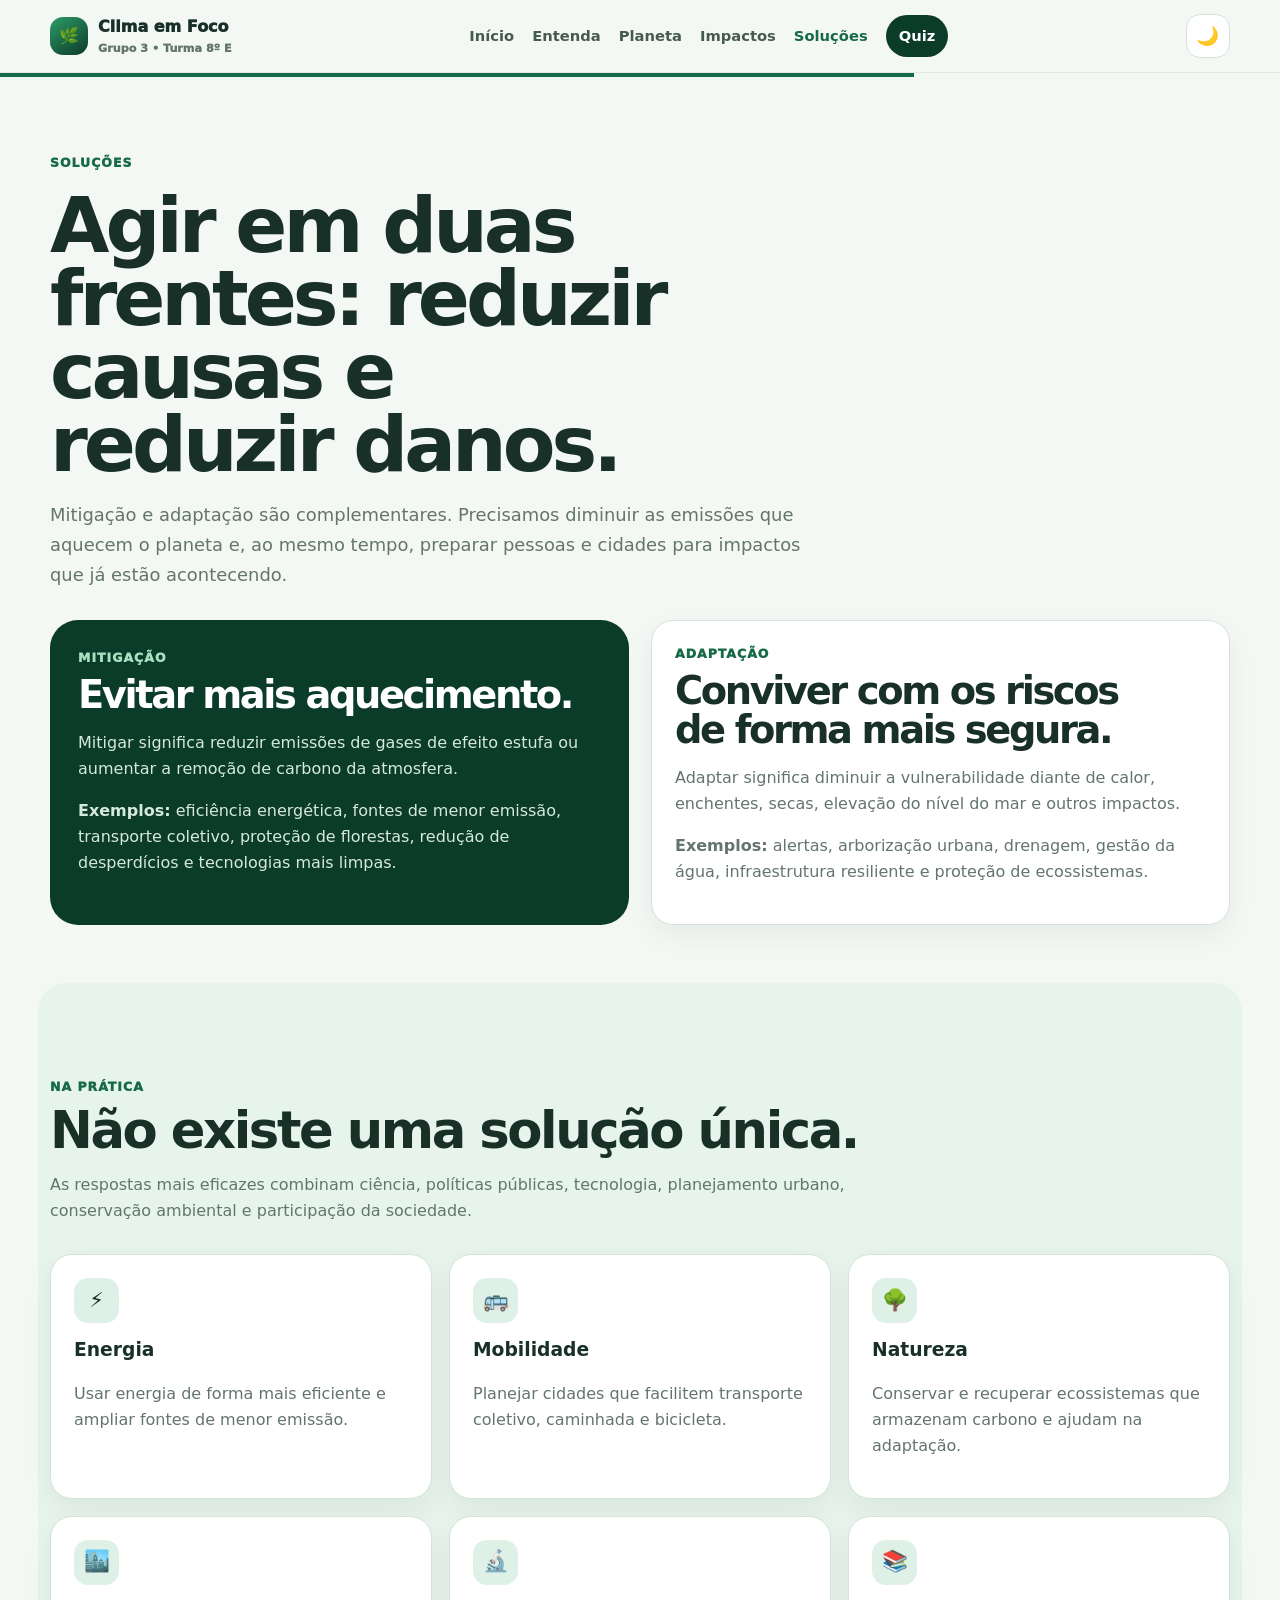
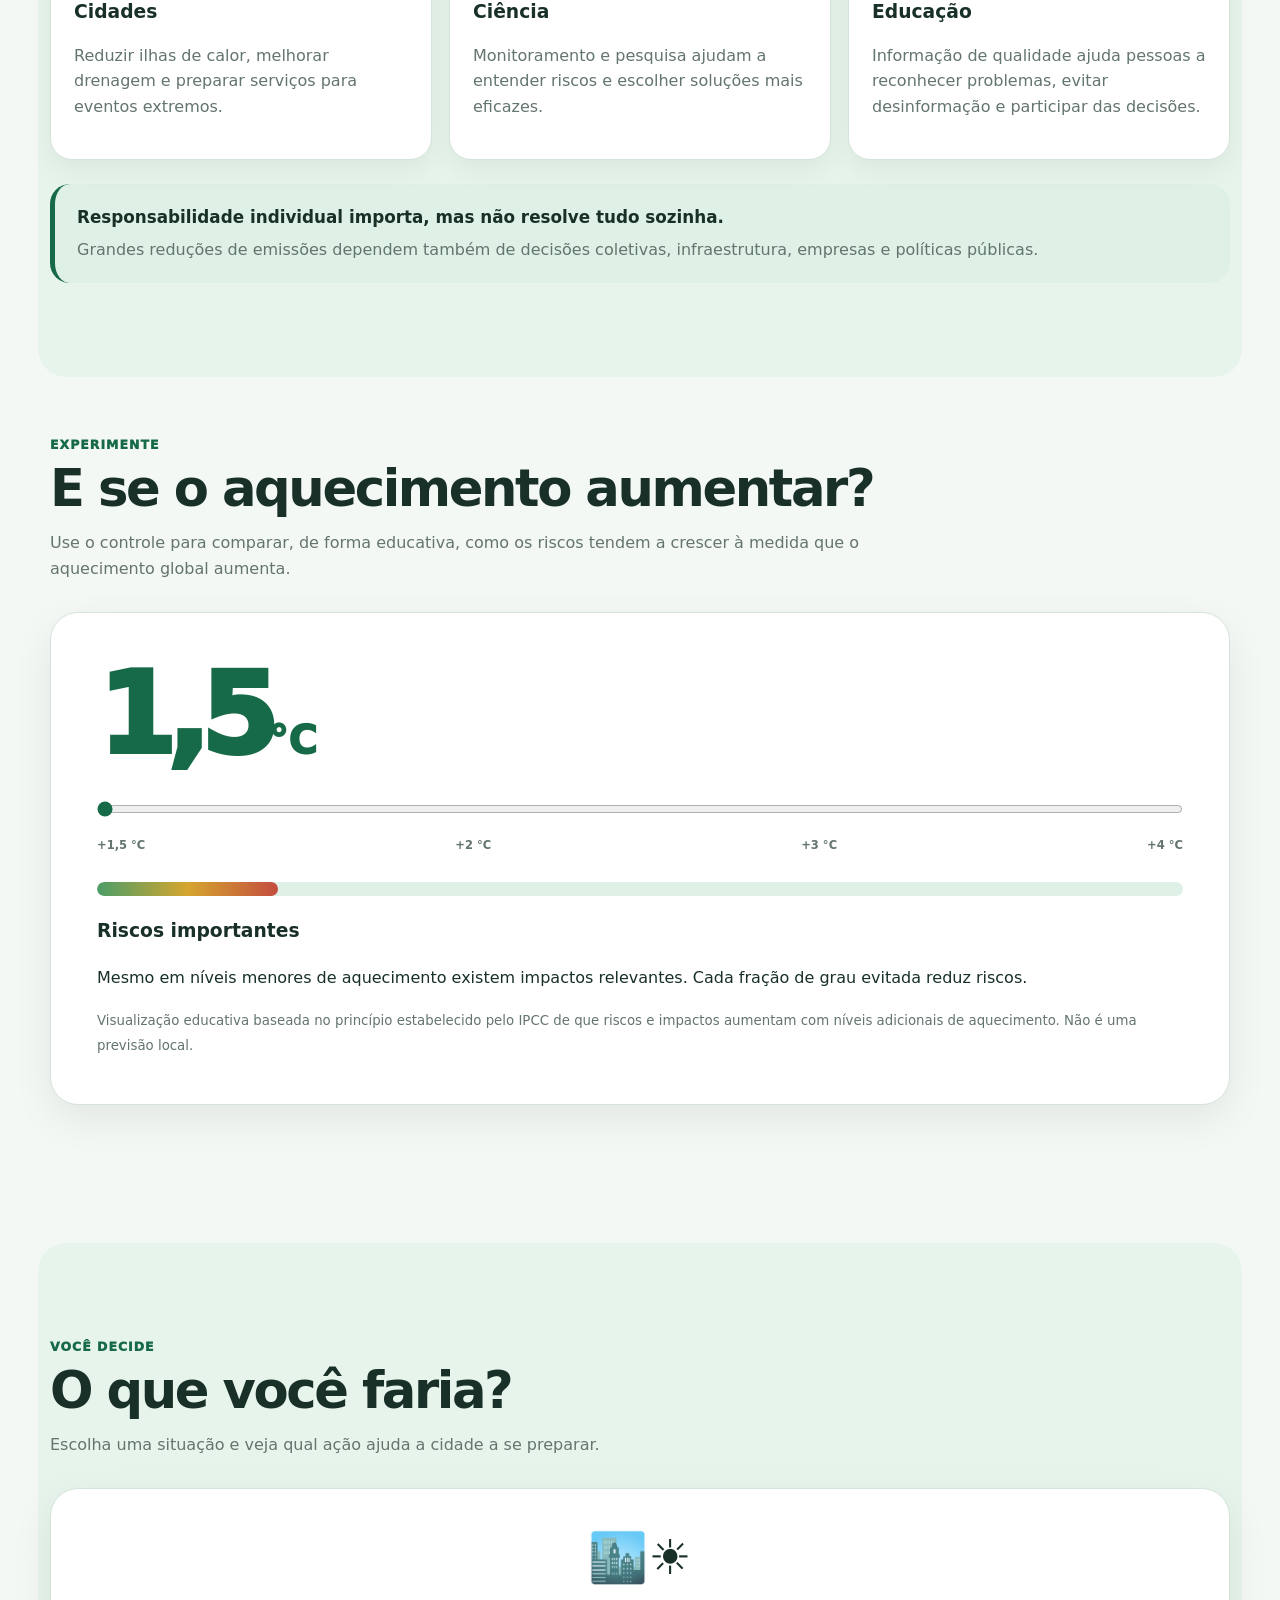
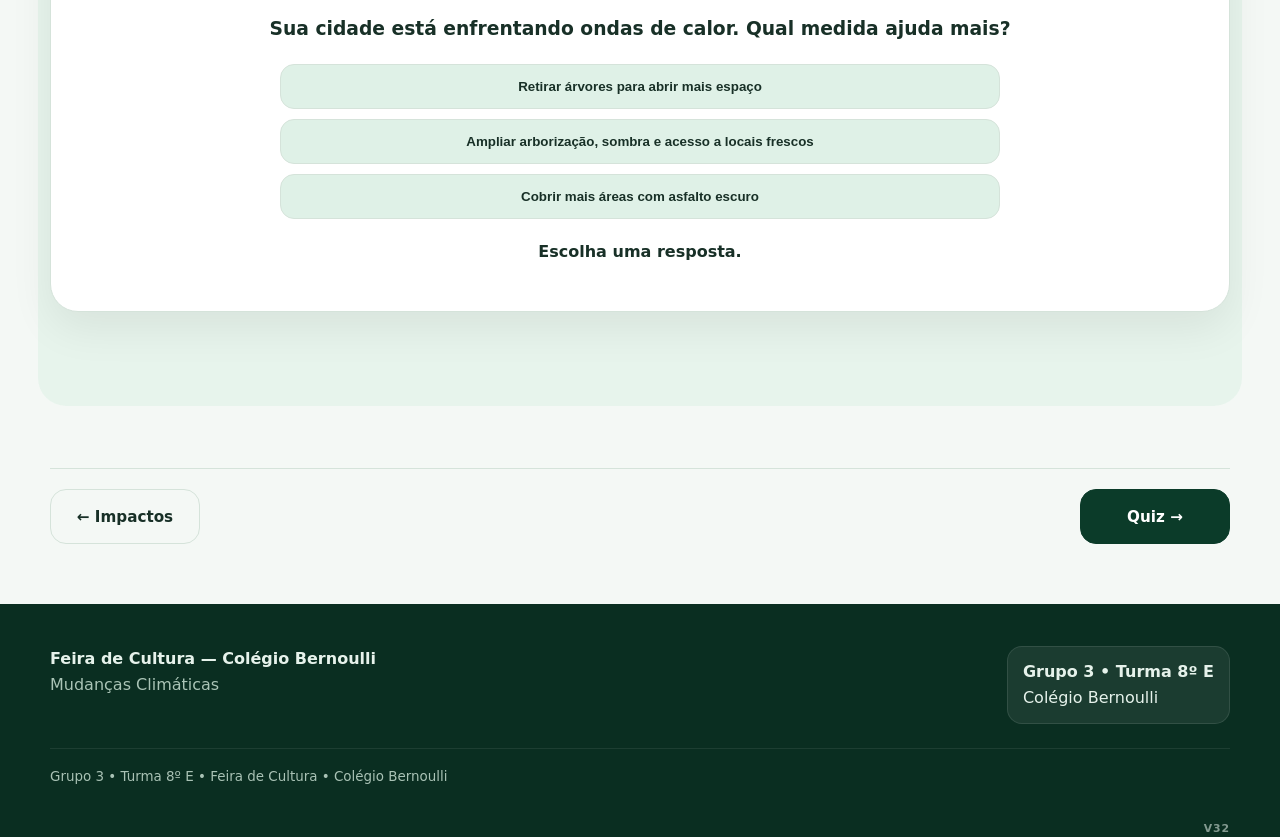
==== commit 64aafec0: "Add files via upload" ====
--- a/solucoes.html
+++ b/solucoes.html
@@ -113,90 +113,6 @@
 
 
 
-<section class="wrap v31-climate-section">
-  <div class="head reveal">
-    <div class="kicker">Cenário de aquecimento</div>
-    <h2>Como os riscos mudam com o aquecimento?</h2>
-    <p>Arraste a barra para comparar, de forma educativa, como alguns riscos climáticos tendem a aumentar em um mundo mais quente.</p>
-  </div>
-
-  <div class="warming-explorer reveal">
-    <div class="warming-top">
-      <div>
-        <span class="warming-label">Aquecimento global</span>
-        <strong id="warmingValue">+1,5 °C</strong>
-        <small>em relação ao período pré-industrial</small>
-      </div>
-      <div class="warming-risk" id="warmingRisk"><i></i><span>Riscos elevados</span></div>
-    </div>
-
-    <div class="warming-slider-wrap">
-      <input id="warmingRangeV31" type="range" min="15" max="40" value="15" step="1" aria-label="Nível de aquecimento global">
-      <div class="warming-scale"><span>+1,5 °C</span><span>+2 °C</span><span>+3 °C</span><span>+4 °C</span></div>
-    </div>
-
-    <div class="warming-visual" id="warmingVisual">
-      <div class="warming-glow"></div>
-      <div class="warming-icon">🌎</div>
-      <div class="warming-meter"><span id="warmingMeter"></span></div>
-    </div>
-
-    <div class="warming-cards">
-      <article>
-        <span>🌡️</span><div><b>Calor extremo</b><p id="warmingHeat">Ondas de calor já representam um risco importante e exigem adaptação.</p></div>
-      </article>
-      <article>
-        <span>🌧️</span><div><b>Eventos extremos</b><p id="warmingRain">Preparação, alertas e infraestrutura ajudam a reduzir impactos.</p></div>
-      </article>
-      <article>
-        <span>🌿</span><div><b>Ecossistemas</b><p id="warmingNature">Muitos ecossistemas ficam mais pressionados conforme o aquecimento aumenta.</p></div>
-      </article>
-    </div>
-    <p class="warming-note">Este controle é uma visualização educativa de tendências de risco, não uma previsão para uma cidade específica.</p>
-  </div>
-</section>
-<script>
-(() => {
- const range=document.getElementById("warmingRangeV31");
- if(!range) return;
- const value=document.getElementById("warmingValue");
- const risk=document.getElementById("warmingRisk");
- const meter=document.getElementById("warmingMeter");
- const visual=document.getElementById("warmingVisual");
- const heat=document.getElementById("warmingHeat");
- const rain=document.getElementById("warmingRain");
- const nature=document.getElementById("warmingNature");
-
- function update(){
-   const n=Number(range.value)/10;
-   value.textContent="+"+n.toFixed(1).replace(".",",")+" °C";
-   const pct=(Number(range.value)-15)/(40-15)*100;
-   meter.style.width=(18+pct*.82)+"%";
-   visual.style.setProperty("--heat",pct+"%");
-
-   let label,level,h,r,na;
-   if(n<2){
-     label="Riscos elevados"; level="low";
-     h="Ondas de calor já representam um risco importante e exigem adaptação.";
-     r="Eventos intensos podem causar grandes impactos onde há maior exposição e vulnerabilidade.";
-     na="Ecossistemas sensíveis já enfrentam pressão e perdas podem aumentar.";
-   } else if(n<3){
-     label="Riscos maiores"; level="medium";
-     h="A frequência e a intensidade de extremos de calor tendem a aumentar.";
-     r="Os desafios ligados a extremos de chuva, secas e outros eventos aumentam em muitas regiões.";
-     na="Crescem os riscos de mudanças e perdas em diferentes ecossistemas.";
-   } else {
-     label="Riscos muito altos"; level="high";
-     h="Calor extremo se torna um desafio ainda mais sério para pessoas e cidades.";
-     r="A adaptação a eventos extremos fica mais difícil e os impactos potenciais aumentam.";
-     na="Aumentam fortemente as pressões sobre biodiversidade e funcionamento dos ecossistemas.";
-   }
-   risk.dataset.level=level; risk.querySelector("span").textContent=label;
-   heat.textContent=h; rain.textContent=r; nature.textContent=na;
- }
- range.addEventListener("input",update); update();
-})();
-</script>
 <section class="wrap v29-section">
  <div class="head reveal"><div class="kicker">Você decide</div><h2>O que você faria?</h2><p>Escolha uma situação e veja qual ação ajuda a cidade a se preparar.</p></div>
  <div class="decision-game reveal" id="decisionGame">
@@ -240,7 +156,7 @@
   <div class="badge"><strong>Grupo 3 • Turma 8º E</strong><br><span>Colégio Bernoulli</span></div>
 </div>
 <div class="wrap bottom">Grupo 3 • Turma 8º E • Feira de Cultura • Colégio Bernoulli</div>
-<div class="site-version">V31</div>
+<div class="site-version">V32</div>
 </footer>
 <script src="script.js?v=31"></script>
 </body>
